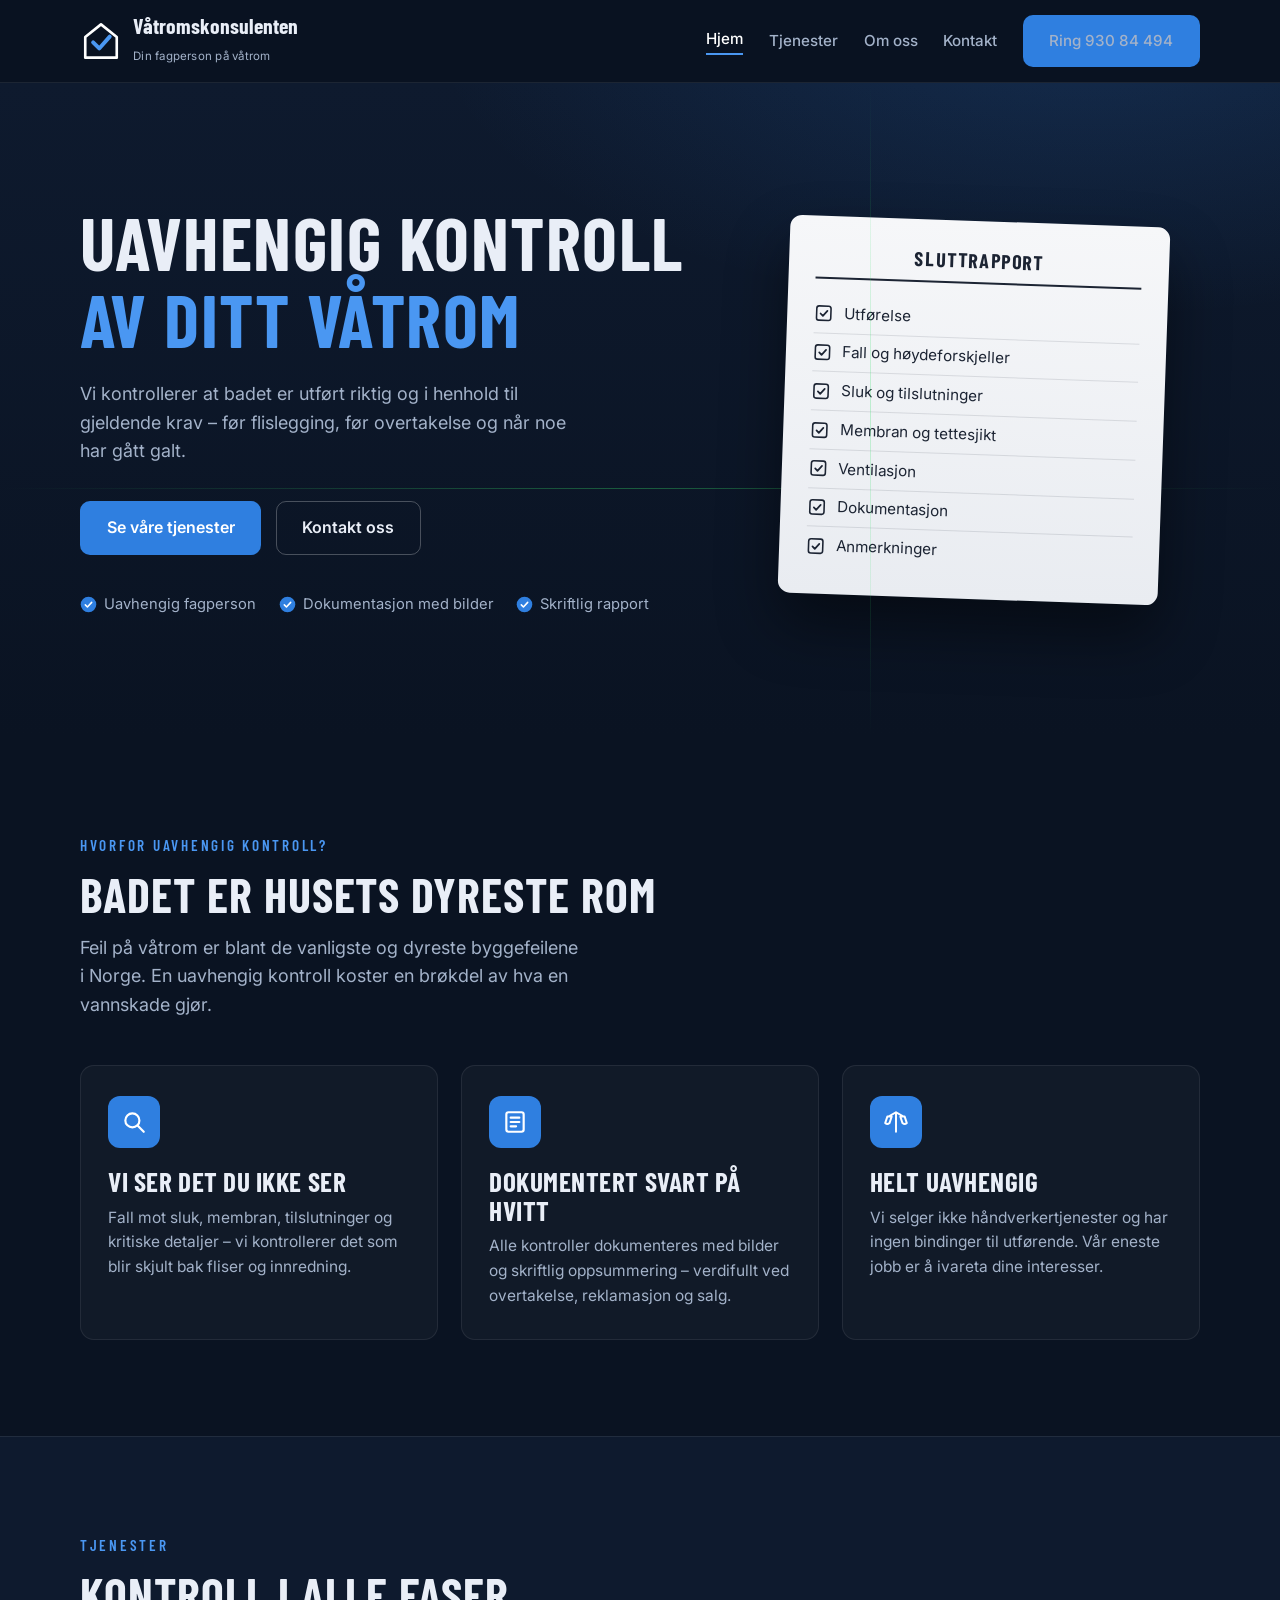
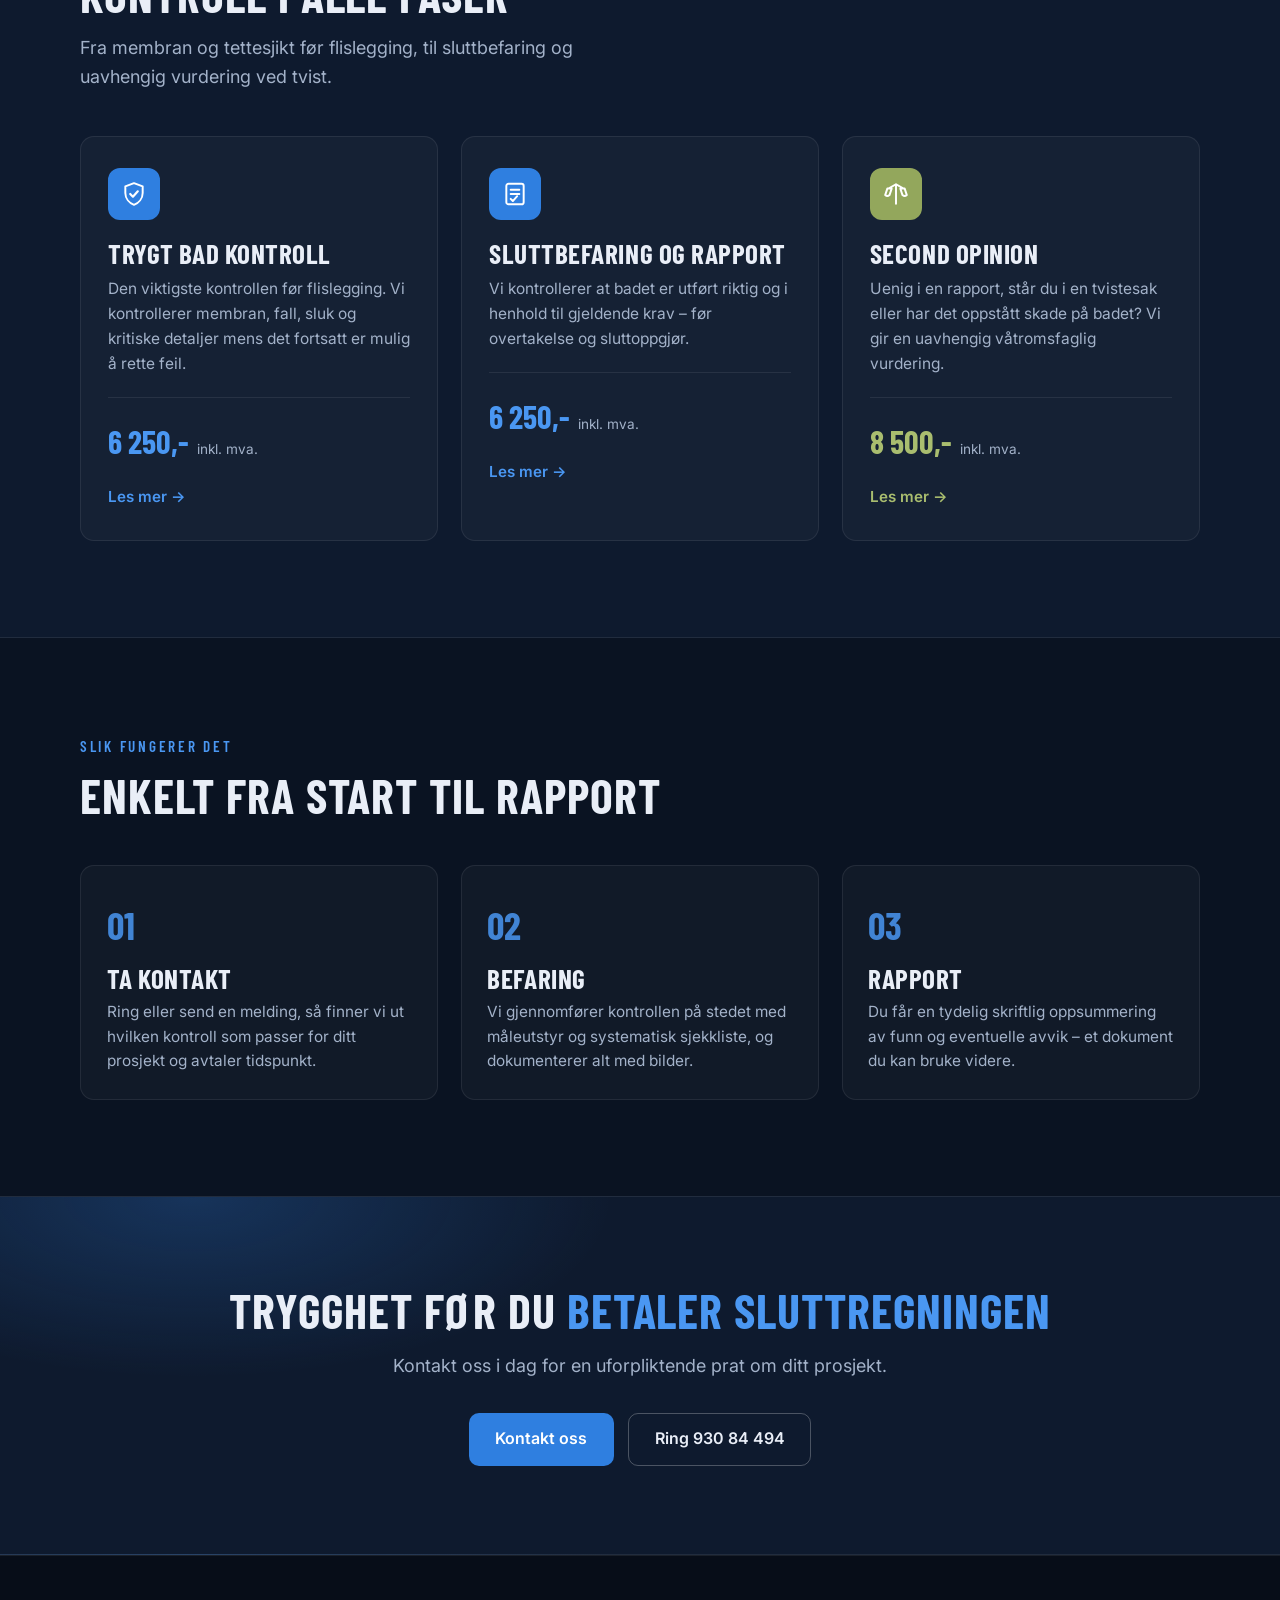
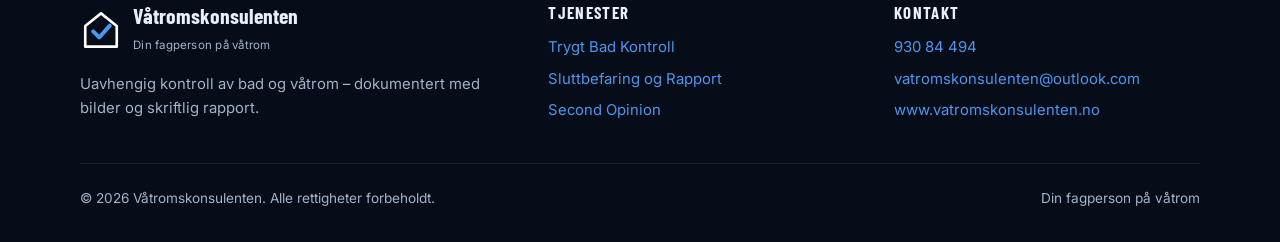
==== index.html @ 176c602d "Legg til nettside for Våtromskonsulenten Statisk nettside med fire sider i mørk stil basert på trykk" ====
<!DOCTYPE html>
<html lang="no">
<head>
  <meta charset="UTF-8">
  <meta name="viewport" content="width=device-width, initial-scale=1.0">
  <title>Våtromskonsulenten – Din fagperson på våtrom</title>
  <meta name="description" content="Uavhengig kontroll av bad og våtrom. Trygt Bad Kontroll før flislegging, sluttbefaring med rapport, og second opinion ved tvist eller skade.">
  <link rel="preconnect" href="https://fonts.googleapis.com">
  <link rel="preconnect" href="https://fonts.gstatic.com" crossorigin>
  <link href="https://fonts.googleapis.com/css2?family=Barlow+Condensed:wght@600;700&family=Inter:wght@400;500;600&display=swap" rel="stylesheet">
  <link rel="stylesheet" href="css/style.css">
</head>
<body>

<header class="site-header">
  <div class="container">
    <a href="index.html" class="brand">
      <svg class="brand-logo" viewBox="0 0 48 48" fill="none" aria-hidden="true">
        <path d="M24 5 6 19.5V43h36V19.5L24 5z" stroke="#fff" stroke-width="3" stroke-linejoin="round"/>
        <path d="M15 25.5l7 7L34 19" stroke="#4a97f2" stroke-width="4.5" stroke-linecap="round" stroke-linejoin="round"/>
      </svg>
      <span>
        <span class="brand-name">Våtromskonsulenten</span><br>
        <span class="brand-tag">Din fagperson på våtrom</span>
      </span>
    </a>
    <button class="nav-toggle" aria-label="Meny" aria-expanded="false">☰</button>
    <nav class="site-nav">
      <a href="index.html" aria-current="page">Hjem</a>
      <a href="tjenester.html">Tjenester</a>
      <a href="om-oss.html">Om oss</a>
      <a href="kontakt.html">Kontakt</a>
      <a href="tel:+4793084494" class="btn btn-primary">Ring 930 84 494</a>
    </nav>
  </div>
</header>

<main>

  <!-- Hero -->
  <section class="hero">
    <div class="container hero-grid">
      <div>
        <h1>Uavhengig kontroll<br><span class="accent-blue">av ditt våtrom</span></h1>
        <p class="lead">Vi kontrollerer at badet er utført riktig og i henhold til gjeldende krav – før flislegging, før overtakelse og når noe har gått galt.</p>
        <div class="hero-cta">
          <a href="tjenester.html" class="btn btn-primary">Se våre tjenester</a>
          <a href="kontakt.html" class="btn btn-outline">Kontakt oss</a>
        </div>
        <div class="hero-points">
          <span>
            <svg viewBox="0 0 24 24" fill="none" aria-hidden="true"><circle cx="12" cy="12" r="11" fill="#2f7fe0"/><path d="M7.5 12.5l3 3 6-6.5" stroke="#fff" stroke-width="2.2" stroke-linecap="round" stroke-linejoin="round"/></svg>
            Uavhengig fagperson
          </span>
          <span>
            <svg viewBox="0 0 24 24" fill="none" aria-hidden="true"><circle cx="12" cy="12" r="11" fill="#2f7fe0"/><path d="M7.5 12.5l3 3 6-6.5" stroke="#fff" stroke-width="2.2" stroke-linecap="round" stroke-linejoin="round"/></svg>
            Dokumentasjon med bilder
          </span>
          <span>
            <svg viewBox="0 0 24 24" fill="none" aria-hidden="true"><circle cx="12" cy="12" r="11" fill="#2f7fe0"/><path d="M7.5 12.5l3 3 6-6.5" stroke="#fff" stroke-width="2.2" stroke-linecap="round" stroke-linejoin="round"/></svg>
            Skriftlig rapport
          </span>
        </div>
      </div>
      <div>
        <div class="clipboard-card" aria-hidden="true">
          <h3>Sluttrapport</h3>
          <ul>
            <li><svg viewBox="0 0 24 24" fill="none"><rect x="3" y="3" width="18" height="18" rx="3" stroke="#1c2433" stroke-width="2"/><path d="M8 12.5l3 3 5.5-6.5" stroke="#1c2433" stroke-width="2.2" stroke-linecap="round" stroke-linejoin="round"/></svg> Utførelse</li>
            <li><svg viewBox="0 0 24 24" fill="none"><rect x="3" y="3" width="18" height="18" rx="3" stroke="#1c2433" stroke-width="2"/><path d="M8 12.5l3 3 5.5-6.5" stroke="#1c2433" stroke-width="2.2" stroke-linecap="round" stroke-linejoin="round"/></svg> Fall og høydeforskjeller</li>
            <li><svg viewBox="0 0 24 24" fill="none"><rect x="3" y="3" width="18" height="18" rx="3" stroke="#1c2433" stroke-width="2"/><path d="M8 12.5l3 3 5.5-6.5" stroke="#1c2433" stroke-width="2.2" stroke-linecap="round" stroke-linejoin="round"/></svg> Sluk og tilslutninger</li>
            <li><svg viewBox="0 0 24 24" fill="none"><rect x="3" y="3" width="18" height="18" rx="3" stroke="#1c2433" stroke-width="2"/><path d="M8 12.5l3 3 5.5-6.5" stroke="#1c2433" stroke-width="2.2" stroke-linecap="round" stroke-linejoin="round"/></svg> Membran og tettesjikt</li>
            <li><svg viewBox="0 0 24 24" fill="none"><rect x="3" y="3" width="18" height="18" rx="3" stroke="#1c2433" stroke-width="2"/><path d="M8 12.5l3 3 5.5-6.5" stroke="#1c2433" stroke-width="2.2" stroke-linecap="round" stroke-linejoin="round"/></svg> Ventilasjon</li>
            <li><svg viewBox="0 0 24 24" fill="none"><rect x="3" y="3" width="18" height="18" rx="3" stroke="#1c2433" stroke-width="2"/><path d="M8 12.5l3 3 5.5-6.5" stroke="#1c2433" stroke-width="2.2" stroke-linecap="round" stroke-linejoin="round"/></svg> Dokumentasjon</li>
            <li><svg viewBox="0 0 24 24" fill="none"><rect x="3" y="3" width="18" height="18" rx="3" stroke="#1c2433" stroke-width="2"/><path d="M8 12.5l3 3 5.5-6.5" stroke="#1c2433" stroke-width="2.2" stroke-linecap="round" stroke-linejoin="round"/></svg> Anmerkninger</li>
          </ul>
        </div>
      </div>
    </div>
  </section>

  <!-- Hvorfor -->
  <section class="section">
    <div class="container">
      <div class="section-head">
        <p class="eyebrow">Hvorfor uavhengig kontroll?</p>
        <h2>Badet er husets dyreste rom</h2>
        <p class="lead">Feil på våtrom er blant de vanligste og dyreste byggefeilene i Norge. En uavhengig kontroll koster en brøkdel av hva en vannskade gjør.</p>
      </div>
      <div class="grid-3">
        <div class="card">
          <div class="icon-badge">
            <svg viewBox="0 0 24 24" fill="none" aria-hidden="true"><circle cx="10.5" cy="10.5" r="6.5" stroke="#fff" stroke-width="2"/><path d="M15.5 15.5 21 21" stroke="#fff" stroke-width="2" stroke-linecap="round"/></svg>
          </div>
          <h3>Vi ser det du ikke ser</h3>
          <p>Fall mot sluk, membran, tilslutninger og kritiske detaljer – vi kontrollerer det som blir skjult bak fliser og innredning.</p>
        </div>
        <div class="card">
          <div class="icon-badge">
            <svg viewBox="0 0 24 24" fill="none" aria-hidden="true"><rect x="4" y="3" width="16" height="18" rx="2" stroke="#fff" stroke-width="2"/><path d="M8 8h8M8 12h8M8 16h5" stroke="#fff" stroke-width="2" stroke-linecap="round"/></svg>
          </div>
          <h3>Dokumentert svart på hvitt</h3>
          <p>Alle kontroller dokumenteres med bilder og skriftlig oppsummering – verdifullt ved overtakelse, reklamasjon og salg.</p>
        </div>
        <div class="card">
          <div class="icon-badge">
            <svg viewBox="0 0 24 24" fill="none" aria-hidden="true"><path d="M12 3v18M5 7l7-4 7 4M4 7h4l-2 6a3 3 0 0 1-4 0l2-6zm12 0h4l2 6a3 3 0 0 1-4 0l-2-6z" stroke="#fff" stroke-width="1.8" stroke-linecap="round" stroke-linejoin="round"/></svg>
          </div>
          <h3>Helt uavhengig</h3>
          <p>Vi selger ikke håndverkertjenester og har ingen bindinger til utførende. Vår eneste jobb er å ivareta dine interesser.</p>
        </div>
      </div>
    </div>
  </section>

  <!-- Tjenester teaser -->
  <section class="section section-alt">
    <div class="container">
      <div class="section-head">
        <p class="eyebrow">Tjenester</p>
        <h2>Kontroll i alle faser</h2>
        <p class="lead">Fra membran og tettesjikt før flislegging, til sluttbefaring og uavhengig vurdering ved tvist.</p>
      </div>
      <div class="grid-3">
        <div class="card">
          <div class="icon-badge">
            <svg viewBox="0 0 24 24" fill="none" aria-hidden="true"><path d="M12 2l8 3v6c0 5-3.5 9.2-8 11-4.5-1.8-8-6-8-11V5l8-3z" stroke="#fff" stroke-width="1.8" stroke-linejoin="round"/><path d="M8.5 12l2.5 2.5 4.5-5" stroke="#fff" stroke-width="2" stroke-linecap="round" stroke-linejoin="round"/></svg>
          </div>
          <h3>Trygt Bad Kontroll</h3>
          <p>Den viktigste kontrollen før flislegging. Vi kontrollerer membran, fall, sluk og kritiske detaljer mens det fortsatt er mulig å rette feil.</p>
          <div class="price-row"><span class="price">6 250,-</span><span class="price-note">inkl. mva.</span></div>
          <a href="tjenester.html#trygt-bad" class="card-link">Les mer →</a>
        </div>
        <div class="card">
          <div class="icon-badge">
            <svg viewBox="0 0 24 24" fill="none" aria-hidden="true"><rect x="4" y="2.5" width="16" height="19" rx="2" stroke="#fff" stroke-width="1.8"/><path d="M8 8h8M8 12h8" stroke="#fff" stroke-width="1.8" stroke-linecap="round"/><path d="M8 16.5l2 2 4-4.5" stroke="#fff" stroke-width="1.8" stroke-linecap="round" stroke-linejoin="round"/></svg>
          </div>
          <h3>Sluttbefaring og Rapport</h3>
          <p>Vi kontrollerer at badet er utført riktig og i henhold til gjeldende krav – før overtakelse og sluttoppgjør.</p>
          <div class="price-row"><span class="price">6 250,-</span><span class="price-note">inkl. mva.</span></div>
          <a href="tjenester.html#sluttbefaring" class="card-link">Les mer →</a>
        </div>
        <div class="card green-hover">
          <div class="icon-badge green">
            <svg viewBox="0 0 24 24" fill="none" aria-hidden="true"><path d="M12 3v18M5 7l7-4 7 4M4 7h4l-2 6a3 3 0 0 1-4 0l2-6zm12 0h4l2 6a3 3 0 0 1-4 0l-2-6z" stroke="#fff" stroke-width="1.8" stroke-linecap="round" stroke-linejoin="round"/></svg>
          </div>
          <h3>Second Opinion</h3>
          <p>Uenig i en rapport, står du i en tvistesak eller har det oppstått skade på badet? Vi gir en uavhengig våtromsfaglig vurdering.</p>
          <div class="price-row"><span class="price green">8 500,-</span><span class="price-note">inkl. mva.</span></div>
          <a href="tjenester.html#second-opinion" class="card-link accent-green">Les mer →</a>
        </div>
      </div>
    </div>
  </section>

  <!-- Prosess -->
  <section class="section">
    <div class="container">
      <div class="section-head">
        <p class="eyebrow">Slik fungerer det</p>
        <h2>Enkelt fra start til rapport</h2>
      </div>
      <div class="steps">
        <div class="step">
          <h3>Ta kontakt</h3>
          <p>Ring eller send en melding, så finner vi ut hvilken kontroll som passer for ditt prosjekt og avtaler tidspunkt.</p>
        </div>
        <div class="step">
          <h3>Befaring</h3>
          <p>Vi gjennomfører kontrollen på stedet med måleutstyr og systematisk sjekkliste, og dokumenterer alt med bilder.</p>
        </div>
        <div class="step">
          <h3>Rapport</h3>
          <p>Du får en tydelig skriftlig oppsummering av funn og eventuelle avvik – et dokument du kan bruke videre.</p>
        </div>
      </div>
    </div>
  </section>

  <!-- CTA -->
  <section class="cta-band">
    <div class="container">
      <h2>Trygghet før du <span class="accent-blue">betaler sluttregningen</span></h2>
      <p class="lead" style="max-width: 52ch;">Kontakt oss i dag for en uforpliktende prat om ditt prosjekt.</p>
      <div style="display: flex; gap: 0.9rem; justify-content: center; flex-wrap: wrap;">
        <a href="kontakt.html" class="btn btn-primary">Kontakt oss</a>
        <a href="tel:+4793084494" class="btn btn-outline">Ring 930 84 494</a>
      </div>
    </div>
  </section>

</main>

<footer class="site-footer">
  <div class="container">
    <div class="footer-grid">
      <div>
        <a href="index.html" class="brand" style="margin-bottom: 1rem;">
          <svg class="brand-logo" viewBox="0 0 48 48" fill="none" aria-hidden="true">
            <path d="M24 5 6 19.5V43h36V19.5L24 5z" stroke="#fff" stroke-width="3" stroke-linejoin="round"/>
            <path d="M15 25.5l7 7L34 19" stroke="#4a97f2" stroke-width="4.5" stroke-linecap="round" stroke-linejoin="round"/>
          </svg>
          <span>
            <span class="brand-name">Våtromskonsulenten</span><br>
            <span class="brand-tag">Din fagperson på våtrom</span>
          </span>
        </a>
        <p>Uavhengig kontroll av bad og våtrom – dokumentert med bilder og skriftlig rapport.</p>
      </div>
      <div>
        <h3>Tjenester</h3>
        <ul>
          <li><a href="tjenester.html#trygt-bad">Trygt Bad Kontroll</a></li>
          <li><a href="tjenester.html#sluttbefaring">Sluttbefaring og Rapport</a></li>
          <li><a href="tjenester.html#second-opinion">Second Opinion</a></li>
        </ul>
      </div>
      <div>
        <h3>Kontakt</h3>
        <ul>
          <li><a href="tel:+4793084494">930 84 494</a></li>
          <li><a href="mailto:vatromskonsulenten@outlook.com">vatromskonsulenten@outlook.com</a></li>
          <li><a href="https://www.vatromskonsulenten.no">www.vatromskonsulenten.no</a></li>
        </ul>
      </div>
    </div>
    <div class="footer-bottom">
      <span>© 2026 Våtromskonsulenten. Alle rettigheter forbeholdt.</span>
      <span>Din fagperson på våtrom</span>
    </div>
  </div>
</footer>

<script src="js/main.js"></script>
</body>
</html>
---- css/style.css ----
/* ==========================================================================
   Våtromskonsulenten — hovedstilark
   Fargepalett og uttrykk hentet fra trykksakene:
   mørk marineblå, blå aksent, olivengrønn aksent (Second Opinion),
   hvite kondenserte titler og grønne "laserlinjer".
   ========================================================================== */

:root {
  --navy-950: #070d18;
  --navy-900: #0a1322;
  --navy-800: #0e1a2e;
  --navy-700: #14233c;
  --navy-600: #1b2f4e;
  --blue: #2f7fe0;
  --blue-bright: #4a97f2;
  --blue-soft: #7db4f5;
  --green: #93a75c;
  --green-bright: #a9bd6f;
  --laser: #35e06a;
  --text: #e9eef7;
  --muted: #a3b2c9;
  --line: rgba(255, 255, 255, 0.08);
  --card: rgba(255, 255, 255, 0.03);
  --radius: 14px;
  --font-head: "Barlow Condensed", "Arial Narrow", sans-serif;
  --font-body: "Inter", "Segoe UI", Helvetica, Arial, sans-serif;
}

* { margin: 0; padding: 0; box-sizing: border-box; }

html { scroll-behavior: smooth; }

body {
  font-family: var(--font-body);
  background: var(--navy-900);
  color: var(--text);
  line-height: 1.6;
  -webkit-font-smoothing: antialiased;
}

img, svg { display: block; max-width: 100%; }

a { color: var(--blue-bright); text-decoration: none; }
a:hover { color: var(--blue-soft); }

.container {
  width: min(1120px, 100% - 2.5rem);
  margin-inline: auto;
}

/* ---------- Typografi ---------- */

h1, h2, h3, .display {
  font-family: var(--font-head);
  font-weight: 700;
  text-transform: uppercase;
  letter-spacing: 0.02em;
  line-height: 1.05;
}

h1 { font-size: clamp(2.6rem, 6.5vw, 4.6rem); }
h2 { font-size: clamp(2rem, 4.5vw, 3rem); }
h3 { font-size: clamp(1.35rem, 2.5vw, 1.7rem); }

.accent-blue { color: var(--blue-bright); }
.accent-green { color: var(--green-bright); }

.lead {
  font-size: 1.125rem;
  color: var(--muted);
  max-width: 46ch;
}

.eyebrow {
  font-family: var(--font-head);
  text-transform: uppercase;
  letter-spacing: 0.18em;
  font-size: 0.95rem;
  font-weight: 600;
  color: var(--blue-bright);
  margin-bottom: 0.75rem;
}

.eyebrow.green { color: var(--green-bright); }

/* ---------- Header / navigasjon ---------- */

.site-header {
  position: sticky;
  top: 0;
  z-index: 50;
  background: rgba(10, 19, 34, 0.92);
  backdrop-filter: blur(10px);
  border-bottom: 1px solid var(--line);
}

.site-header .container {
  display: flex;
  align-items: center;
  justify-content: space-between;
  gap: 1.5rem;
  padding-block: 0.9rem;
}

.brand {
  display: flex;
  align-items: center;
  gap: 0.7rem;
  color: var(--text);
}
.brand:hover { color: var(--text); }

.brand-logo { width: 42px; height: 42px; flex-shrink: 0; }

.brand-name {
  font-family: var(--font-head);
  font-size: 1.35rem;
  font-weight: 700;
  line-height: 1.1;
}

.brand-tag {
  font-size: 0.72rem;
  color: var(--muted);
  letter-spacing: 0.02em;
}

.site-nav {
  display: flex;
  align-items: center;
  gap: 1.6rem;
}

.site-nav a {
  color: var(--muted);
  font-size: 0.95rem;
  font-weight: 500;
  transition: color 0.15s ease;
}

.site-nav a:hover,
.site-nav a[aria-current="page"] { color: #fff; }

.site-nav a[aria-current="page"] {
  border-bottom: 2px solid var(--blue-bright);
  padding-bottom: 2px;
}

.nav-toggle {
  display: none;
  background: none;
  border: 1px solid var(--line);
  border-radius: 8px;
  padding: 0.45rem 0.6rem;
  color: var(--text);
  font-size: 1.15rem;
  cursor: pointer;
}

@media (max-width: 760px) {
  .nav-toggle { display: block; }
  .site-nav {
    position: absolute;
    top: 100%;
    left: 0;
    right: 0;
    flex-direction: column;
    align-items: flex-start;
    gap: 0;
    background: var(--navy-800);
    border-bottom: 1px solid var(--line);
    display: none;
  }
  .site-nav.open { display: flex; }
  .site-nav a {
    width: 100%;
    padding: 0.9rem 1.25rem;
    border-bottom: 1px solid var(--line);
  }
  .site-nav a[aria-current="page"] { border-bottom: 1px solid var(--line); color: var(--blue-bright); }
  .site-nav .btn { margin: 0.9rem 1.25rem; width: auto; }
}

/* ---------- Knapper ---------- */

.btn {
  display: inline-flex;
  align-items: center;
  gap: 0.5rem;
  padding: 0.8rem 1.6rem;
  border-radius: 10px;
  font-weight: 600;
  font-size: 1rem;
  border: 1px solid transparent;
  cursor: pointer;
  transition: transform 0.12s ease, background 0.15s ease, border-color 0.15s ease;
}

.btn:hover { transform: translateY(-1px); }

.btn-primary {
  background: var(--blue);
  color: #fff;
}
.btn-primary:hover { background: var(--blue-bright); color: #fff; }

.btn-outline {
  border-color: rgba(255, 255, 255, 0.25);
  color: var(--text);
  background: transparent;
}
.btn-outline:hover { border-color: var(--blue-bright); color: #fff; }

.btn-green {
  background: var(--green);
  color: #0d1424;
}
.btn-green:hover { background: var(--green-bright); color: #0d1424; }

/* ---------- Hero ---------- */

.hero {
  position: relative;
  overflow: hidden;
  padding-block: clamp(4rem, 10vw, 7.5rem);
  background:
    radial-gradient(1100px 500px at 85% -10%, rgba(47, 127, 224, 0.18), transparent 60%),
    linear-gradient(180deg, var(--navy-800), var(--navy-900));
}

/* grønne "laserlinjer" som på bildene */
.hero::before,
.hero::after {
  content: "";
  position: absolute;
  background: linear-gradient(90deg, transparent, rgba(53, 224, 106, 0.35), transparent);
  pointer-events: none;
}
.hero::before {
  top: 62%;
  left: 0;
  right: 0;
  height: 1px;
}
.hero::after {
  top: 0;
  bottom: 0;
  left: 68%;
  width: 1px;
  background: linear-gradient(180deg, transparent, rgba(53, 224, 106, 0.28), transparent);
}

.hero-grid {
  display: grid;
  grid-template-columns: 1.15fr 0.85fr;
  gap: 3.5rem;
  align-items: center;
}

@media (max-width: 860px) {
  .hero-grid { grid-template-columns: 1fr; }
}

.hero .lead { margin-top: 1.4rem; }

.hero-cta {
  display: flex;
  flex-wrap: wrap;
  gap: 0.9rem;
  margin-top: 2.2rem;
}

.hero-points {
  display: flex;
  flex-wrap: wrap;
  gap: 1.4rem;
  margin-top: 2.4rem;
  color: var(--muted);
  font-size: 0.92rem;
}

.hero-points span {
  display: inline-flex;
  align-items: center;
  gap: 0.45rem;
}

.hero-points svg { width: 17px; height: 17px; flex-shrink: 0; }

/* Sjekkliste-kort i hero (referanse til "SLUTTRAPPORT"-blokka) */
.clipboard-card {
  background: linear-gradient(180deg, #f6f7f9, #e9ecf1);
  color: #1c2433;
  border-radius: 12px;
  padding: 1.8rem 1.7rem;
  box-shadow: 0 30px 60px rgba(0, 0, 0, 0.45);
  transform: rotate(2deg);
  max-width: 380px;
  margin-inline: auto;
}

.clipboard-card h3 {
  font-size: 1.25rem;
  text-align: center;
  letter-spacing: 0.08em;
  border-bottom: 2px solid #1c2433;
  padding-bottom: 0.7rem;
  margin-bottom: 1rem;
}

.clipboard-card ul { list-style: none; }

.clipboard-card li {
  display: flex;
  align-items: center;
  gap: 0.65rem;
  padding-block: 0.42rem;
  font-size: 0.95rem;
  border-bottom: 1px solid rgba(28, 36, 51, 0.12);
}

.clipboard-card li:last-child { border-bottom: none; }

.clipboard-card svg { width: 19px; height: 19px; flex-shrink: 0; }

/* ---------- Seksjoner ---------- */

.section { padding-block: clamp(3.5rem, 8vw, 6rem); }

.section-alt { background: var(--navy-800); border-block: 1px solid var(--line); }

.section-head {
  max-width: 640px;
  margin-bottom: 2.8rem;
}

.section-head .lead { margin-top: 0.9rem; }

/* ---------- Kort / grids ---------- */

.grid-3 {
  display: grid;
  grid-template-columns: repeat(3, 1fr);
  gap: 1.4rem;
}

@media (max-width: 900px) { .grid-3 { grid-template-columns: 1fr; } }

.card {
  background: var(--card);
  border: 1px solid var(--line);
  border-radius: var(--radius);
  padding: 1.9rem 1.7rem;
  transition: border-color 0.15s ease, transform 0.15s ease;
}

.card:hover { border-color: rgba(74, 151, 242, 0.45); transform: translateY(-3px); }

.card.green-hover:hover { border-color: rgba(169, 189, 111, 0.5); }

.icon-badge {
  width: 52px;
  height: 52px;
  border-radius: 12px;
  display: grid;
  place-items: center;
  background: var(--blue);
  margin-bottom: 1.2rem;
}

.icon-badge svg { width: 26px; height: 26px; }

.icon-badge.green { background: var(--green); }

.card h3 { margin-bottom: 0.6rem; }

.card p { color: var(--muted); font-size: 0.97rem; }

.card .price-row {
  display: flex;
  align-items: baseline;
  gap: 0.5rem;
  margin-top: 1.3rem;
  padding-top: 1.1rem;
  border-top: 1px solid var(--line);
}

.price {
  font-family: var(--font-head);
  font-size: 2rem;
  font-weight: 700;
  color: var(--blue-bright);
}

.price.green { color: var(--green-bright); }

.price-note { color: var(--muted); font-size: 0.85rem; }

.card-link {
  display: inline-flex;
  align-items: center;
  gap: 0.4rem;
  margin-top: 1.1rem;
  font-weight: 600;
  font-size: 0.95rem;
}

/* ---------- Sjekklister ---------- */

.checklist { list-style: none; display: grid; gap: 0.7rem; }

.checklist li {
  display: flex;
  align-items: flex-start;
  gap: 0.75rem;
  color: var(--text);
}

.checklist li span { color: var(--muted); }
.checklist li strong { color: var(--text); font-weight: 600; }

.checklist svg { width: 22px; height: 22px; flex-shrink: 0; margin-top: 2px; }

/* ---------- Tjenestedetaljer ---------- */

.service-detail {
  display: grid;
  grid-template-columns: 1fr 1fr;
  gap: 3rem;
  align-items: start;
  padding-block: clamp(3rem, 7vw, 5rem);
  border-bottom: 1px solid var(--line);
}

.service-detail:last-of-type { border-bottom: none; }

@media (max-width: 860px) { .service-detail { grid-template-columns: 1fr; gap: 1.8rem; } }

.service-detail .lead { margin-block: 1rem 1.6rem; max-width: none; }

.price-card {
  background: var(--card);
  border: 1px solid var(--line);
  border-radius: var(--radius);
  padding: 1.7rem 1.6rem;
  display: flex;
  align-items: center;
  gap: 1.2rem;
  margin-top: 1.8rem;
  max-width: 340px;
}

.price-card svg { width: 46px; height: 46px; flex-shrink: 0; }

.price-card .price { font-size: 2.3rem; line-height: 1; }

/* ---------- Prosess ---------- */

.steps {
  display: grid;
  grid-template-columns: repeat(3, 1fr);
  gap: 1.4rem;
  counter-reset: step;
}

@media (max-width: 860px) { .steps { grid-template-columns: 1fr; } }

.step {
  position: relative;
  padding: 1.8rem 1.6rem 1.6rem;
  background: var(--card);
  border: 1px solid var(--line);
  border-radius: var(--radius);
}

.step::before {
  counter-increment: step;
  content: counter(step, decimal-leading-zero);
  font-family: var(--font-head);
  font-size: 2.4rem;
  font-weight: 700;
  color: var(--blue-bright);
  opacity: 0.85;
  display: block;
  margin-bottom: 0.5rem;
}

.step h3 { margin-bottom: 0.45rem; }
.step p { color: var(--muted); font-size: 0.96rem; }

/* ---------- CTA-bånd ---------- */

.cta-band {
  background:
    radial-gradient(700px 300px at 15% 0%, rgba(47, 127, 224, 0.25), transparent 60%),
    var(--navy-800);
  border-block: 1px solid var(--line);
  text-align: center;
  padding-block: clamp(3.5rem, 8vw, 5.5rem);
}

.cta-band .lead { margin: 1rem auto 2rem; }

/* ---------- Kontakt ---------- */

.contact-grid {
  display: grid;
  grid-template-columns: 0.9fr 1.1fr;
  gap: 3rem;
  align-items: start;
}

@media (max-width: 860px) { .contact-grid { grid-template-columns: 1fr; } }

.contact-list { display: grid; gap: 1rem; margin-top: 1.8rem; }

.contact-item {
  display: flex;
  align-items: center;
  gap: 1rem;
  background: var(--card);
  border: 1px solid var(--line);
  border-radius: var(--radius);
  padding: 1.1rem 1.3rem;
  color: var(--text);
  transition: border-color 0.15s ease;
}

.contact-item:hover { border-color: rgba(74, 151, 242, 0.45); color: var(--text); }

.contact-item .icon-badge { width: 44px; height: 44px; margin: 0; border-radius: 50%; }
.contact-item .icon-badge svg { width: 20px; height: 20px; }

.contact-item small { display: block; color: var(--muted); font-size: 0.8rem; }
.contact-item strong { font-size: 1.02rem; }

/* ---------- Skjema ---------- */

.form-card {
  background: var(--card);
  border: 1px solid var(--line);
  border-radius: var(--radius);
  padding: 2rem 1.8rem;
}

.form-grid { display: grid; gap: 1.1rem; }

.form-row {
  display: grid;
  grid-template-columns: 1fr 1fr;
  gap: 1.1rem;
}

@media (max-width: 640px) { .form-row { grid-template-columns: 1fr; } }

.field label {
  display: block;
  font-size: 0.88rem;
  font-weight: 600;
  margin-bottom: 0.4rem;
}

.field input,
.field select,
.field textarea {
  width: 100%;
  background: var(--navy-900);
  border: 1px solid var(--line);
  border-radius: 10px;
  color: var(--text);
  font-family: inherit;
  font-size: 0.97rem;
  padding: 0.75rem 0.9rem;
  transition: border-color 0.15s ease;
}

.field input:focus,
.field select:focus,
.field textarea:focus {
  outline: none;
  border-color: var(--blue-bright);
}

.field textarea { resize: vertical; min-height: 130px; }

.form-note {
  font-size: 0.85rem;
  color: var(--muted);
  margin-top: 1rem;
}

.form-status {
  display: none;
  margin-top: 1rem;
  padding: 0.9rem 1.1rem;
  border-radius: 10px;
  font-size: 0.93rem;
}

.form-status.ok { display: block; background: rgba(53, 224, 106, 0.12); border: 1px solid rgba(53, 224, 106, 0.4); }
.form-status.err { display: block; background: rgba(224, 80, 80, 0.12); border: 1px solid rgba(224, 80, 80, 0.4); }

/* ---------- Om oss ---------- */

.prose { max-width: 68ch; }

.prose p { color: var(--muted); margin-bottom: 1.1rem; }

.prose strong { color: var(--text); }

.placeholder-hint {
  background: rgba(74, 151, 242, 0.08);
  border: 1px dashed rgba(74, 151, 242, 0.5);
  border-radius: 10px;
  padding: 0.9rem 1.1rem;
  font-size: 0.88rem;
  color: var(--blue-soft);
  margin-bottom: 2rem;
}

/* ---------- Footer ---------- */

.site-footer {
  background: var(--navy-950);
  border-top: 1px solid var(--line);
  padding-block: 3rem 2rem;
}

.footer-grid {
  display: grid;
  grid-template-columns: 1.4fr 1fr 1fr;
  gap: 2.5rem;
  margin-bottom: 2.5rem;
}

@media (max-width: 760px) { .footer-grid { grid-template-columns: 1fr; gap: 1.8rem; } }

.site-footer p, .site-footer li { color: var(--muted); font-size: 0.93rem; }

.site-footer ul { list-style: none; display: grid; gap: 0.5rem; }

.site-footer h3 { font-size: 1.05rem; margin-bottom: 0.9rem; letter-spacing: 0.08em; }

.footer-bottom {
  border-top: 1px solid var(--line);
  padding-top: 1.5rem;
  display: flex;
  flex-wrap: wrap;
  justify-content: space-between;
  gap: 0.8rem;
  color: var(--muted);
  font-size: 0.85rem;
}
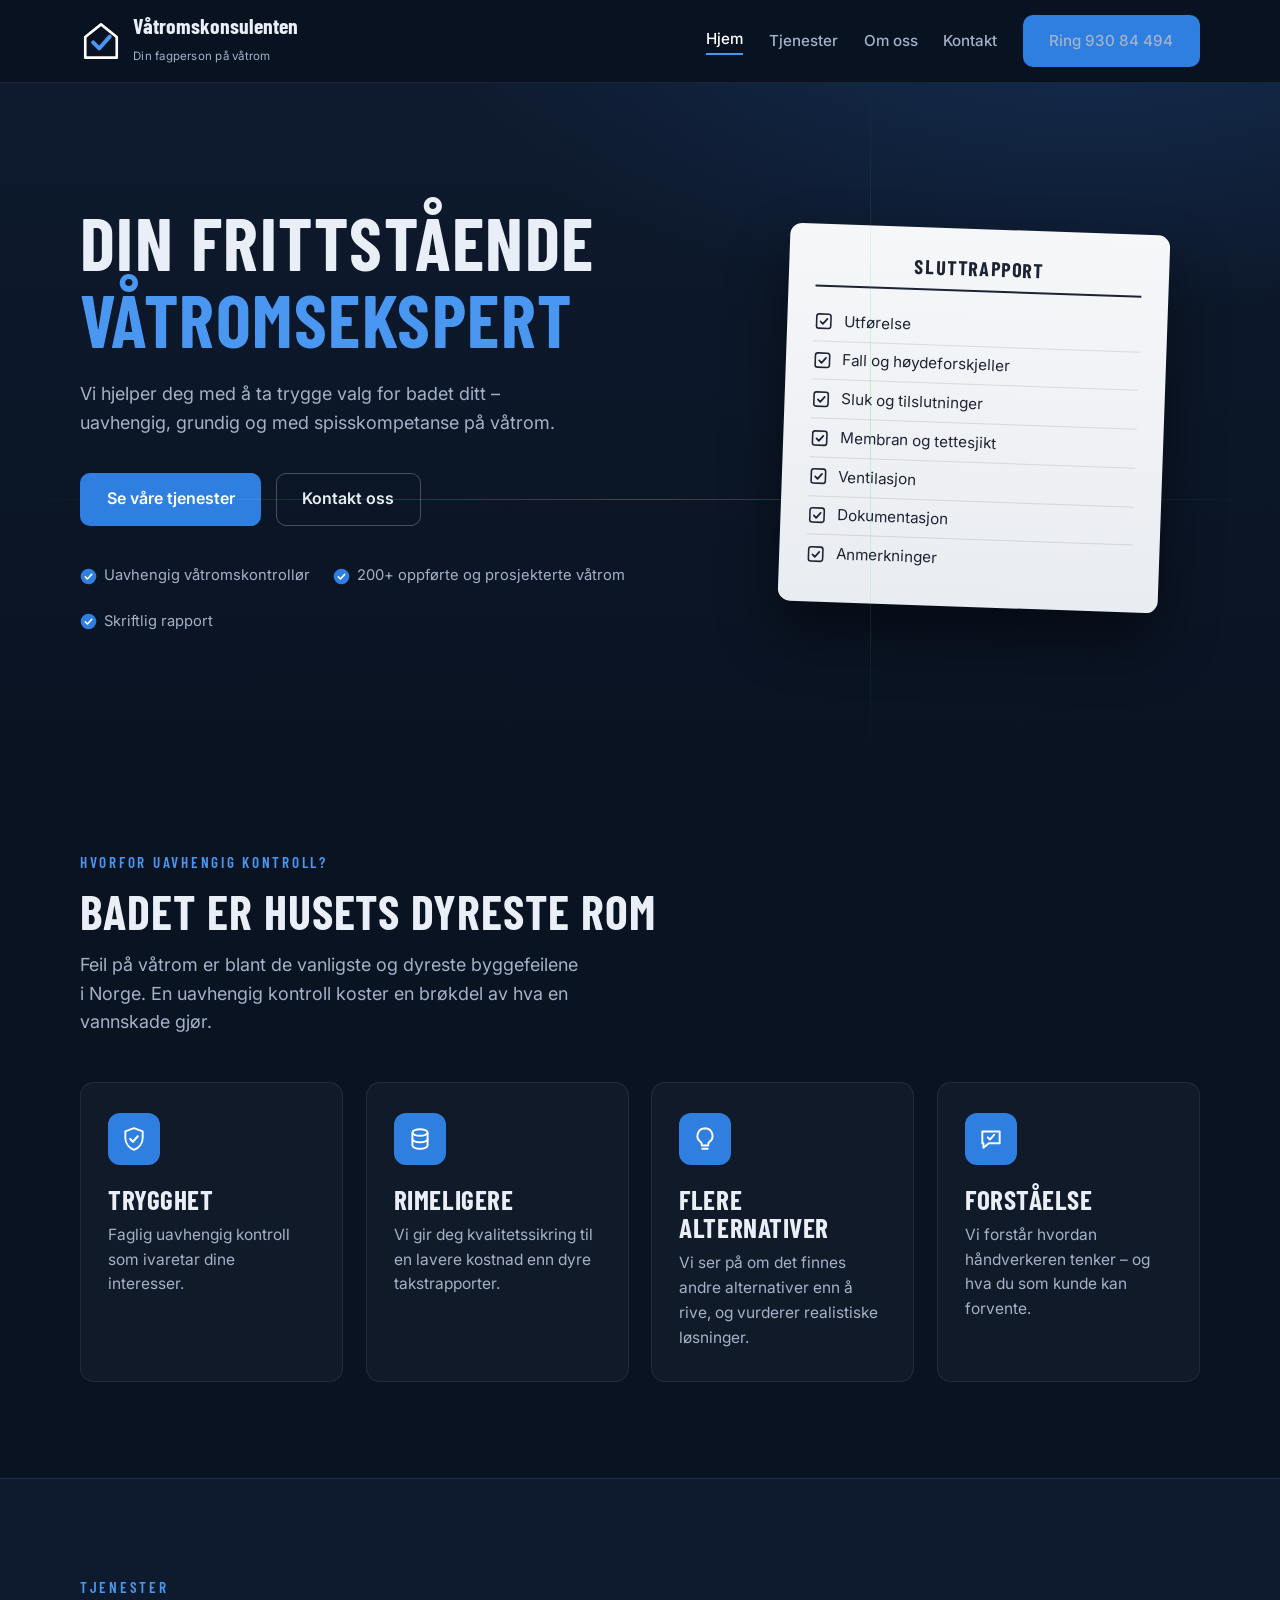
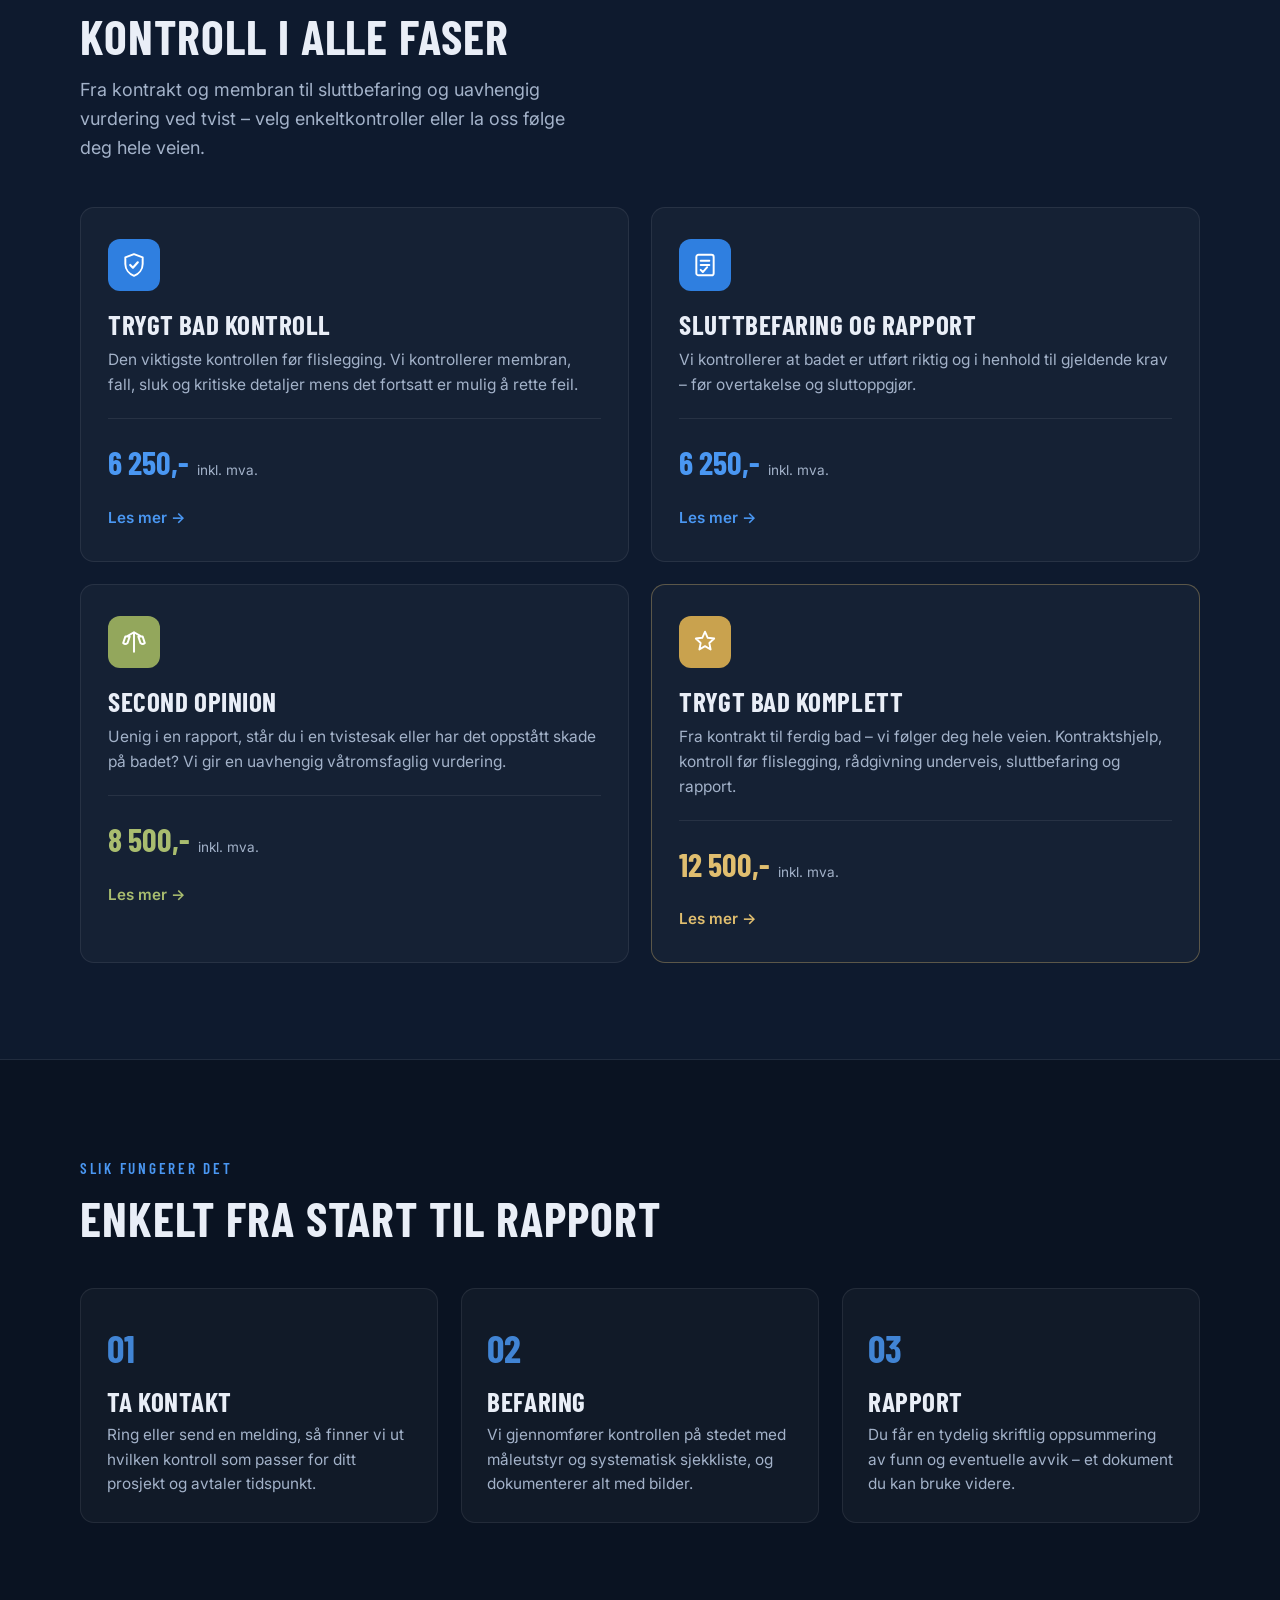
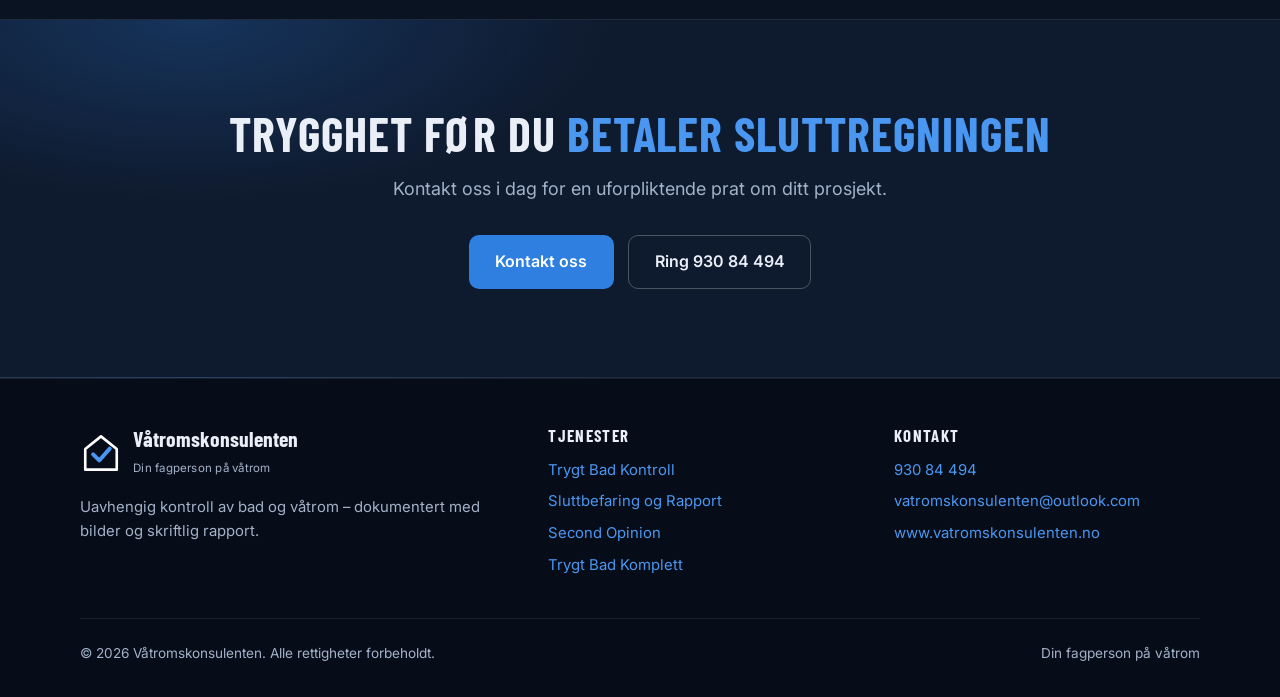
==== commit 3d5dbc39: "Utvid nettsiden med innhold fra nye flyere - Ny tjeneste: Trygt Bad Komplett (12 500,-) med gull-aks" ====
--- a/index.html
+++ b/index.html
@@ -3,6 +3,7 @@
 <head>
   <meta charset="UTF-8">
   <meta name="viewport" content="width=device-width, initial-scale=1.0">
+  <meta name="theme-color" content="#0a1322">
   <title>Våtromskonsulenten – Din fagperson på våtrom</title>
   <meta name="description" content="Uavhengig kontroll av bad og våtrom. Trygt Bad Kontroll før flislegging, sluttbefaring med rapport, og second opinion ved tvist eller skade.">
   <link rel="preconnect" href="https://fonts.googleapis.com">
@@ -41,8 +42,8 @@
   <section class="hero">
     <div class="container hero-grid">
       <div>
-        <h1>Uavhengig kontroll<br><span class="accent-blue">av ditt våtrom</span></h1>
-        <p class="lead">Vi kontrollerer at badet er utført riktig og i henhold til gjeldende krav – før flislegging, før overtakelse og når noe har gått galt.</p>
+        <h1>Din frittstående<br><span class="accent-blue">våtromsekspert</span></h1>
+        <p class="lead">Vi hjelper deg med å ta trygge valg for badet ditt – uavhengig, grundig og med spisskompetanse på våtrom.</p>
         <div class="hero-cta">
           <a href="tjenester.html" class="btn btn-primary">Se våre tjenester</a>
           <a href="kontakt.html" class="btn btn-outline">Kontakt oss</a>
@@ -50,11 +51,11 @@
         <div class="hero-points">
           <span>
             <svg viewBox="0 0 24 24" fill="none" aria-hidden="true"><circle cx="12" cy="12" r="11" fill="#2f7fe0"/><path d="M7.5 12.5l3 3 6-6.5" stroke="#fff" stroke-width="2.2" stroke-linecap="round" stroke-linejoin="round"/></svg>
-            Uavhengig fagperson
+            Uavhengig våtromskontrollør
           </span>
           <span>
             <svg viewBox="0 0 24 24" fill="none" aria-hidden="true"><circle cx="12" cy="12" r="11" fill="#2f7fe0"/><path d="M7.5 12.5l3 3 6-6.5" stroke="#fff" stroke-width="2.2" stroke-linecap="round" stroke-linejoin="round"/></svg>
-            Dokumentasjon med bilder
+            200+ oppførte og prosjekterte våtrom
           </span>
           <span>
             <svg viewBox="0 0 24 24" fill="none" aria-hidden="true"><circle cx="12" cy="12" r="11" fill="#2f7fe0"/><path d="M7.5 12.5l3 3 6-6.5" stroke="#fff" stroke-width="2.2" stroke-linecap="round" stroke-linejoin="round"/></svg>
@@ -87,27 +88,34 @@
         <h2>Badet er husets dyreste rom</h2>
         <p class="lead">Feil på våtrom er blant de vanligste og dyreste byggefeilene i Norge. En uavhengig kontroll koster en brøkdel av hva en vannskade gjør.</p>
       </div>
-      <div class="grid-3">
-        <div class="card">
-          <div class="icon-badge">
-            <svg viewBox="0 0 24 24" fill="none" aria-hidden="true"><circle cx="10.5" cy="10.5" r="6.5" stroke="#fff" stroke-width="2"/><path d="M15.5 15.5 21 21" stroke="#fff" stroke-width="2" stroke-linecap="round"/></svg>
-          </div>
-          <h3>Vi ser det du ikke ser</h3>
-          <p>Fall mot sluk, membran, tilslutninger og kritiske detaljer – vi kontrollerer det som blir skjult bak fliser og innredning.</p>
-        </div>
-        <div class="card">
-          <div class="icon-badge">
-            <svg viewBox="0 0 24 24" fill="none" aria-hidden="true"><rect x="4" y="3" width="16" height="18" rx="2" stroke="#fff" stroke-width="2"/><path d="M8 8h8M8 12h8M8 16h5" stroke="#fff" stroke-width="2" stroke-linecap="round"/></svg>
-          </div>
-          <h3>Dokumentert svart på hvitt</h3>
-          <p>Alle kontroller dokumenteres med bilder og skriftlig oppsummering – verdifullt ved overtakelse, reklamasjon og salg.</p>
-        </div>
-        <div class="card">
-          <div class="icon-badge">
-            <svg viewBox="0 0 24 24" fill="none" aria-hidden="true"><path d="M12 3v18M5 7l7-4 7 4M4 7h4l-2 6a3 3 0 0 1-4 0l2-6zm12 0h4l2 6a3 3 0 0 1-4 0l-2-6z" stroke="#fff" stroke-width="1.8" stroke-linecap="round" stroke-linejoin="round"/></svg>
-          </div>
-          <h3>Helt uavhengig</h3>
-          <p>Vi selger ikke håndverkertjenester og har ingen bindinger til utførende. Vår eneste jobb er å ivareta dine interesser.</p>
+      <div class="grid-4">
+        <div class="card">
+          <div class="icon-badge">
+            <svg viewBox="0 0 24 24" fill="none" aria-hidden="true"><path d="M12 2l8 3v6c0 5-3.5 9.2-8 11-4.5-1.8-8-6-8-11V5l8-3z" stroke="#fff" stroke-width="1.8" stroke-linejoin="round"/><path d="M8.5 12l2.5 2.5 4.5-5" stroke="#fff" stroke-width="2" stroke-linecap="round" stroke-linejoin="round"/></svg>
+          </div>
+          <h3>Trygghet</h3>
+          <p>Faglig uavhengig kontroll som ivaretar dine interesser.</p>
+        </div>
+        <div class="card">
+          <div class="icon-badge">
+            <svg viewBox="0 0 24 24" fill="none" aria-hidden="true"><ellipse cx="12" cy="6" rx="7" ry="3" stroke="#fff" stroke-width="1.8"/><path d="M5 6v6c0 1.7 3.1 3 7 3s7-1.3 7-3V6" stroke="#fff" stroke-width="1.8"/><path d="M5 12v6c0 1.7 3.1 3 7 3s7-1.3 7-3v-6" stroke="#fff" stroke-width="1.8"/></svg>
+          </div>
+          <h3>Rimeligere</h3>
+          <p>Vi gir deg kvalitetssikring til en lavere kostnad enn dyre takstrapporter.</p>
+        </div>
+        <div class="card">
+          <div class="icon-badge">
+            <svg viewBox="0 0 24 24" fill="none" aria-hidden="true"><path d="M12 2a7 7 0 0 0-4 12.7c.6.5 1 1.2 1 2V18h6v-1.3c0-.8.4-1.5 1-2A7 7 0 0 0 12 2z" stroke="#fff" stroke-width="1.8" stroke-linejoin="round"/><path d="M9.5 21h5" stroke="#fff" stroke-width="1.8" stroke-linecap="round"/></svg>
+          </div>
+          <h3>Flere alternativer</h3>
+          <p>Vi ser på om det finnes andre alternativer enn å rive, og vurderer realistiske løsninger.</p>
+        </div>
+        <div class="card">
+          <div class="icon-badge">
+            <svg viewBox="0 0 24 24" fill="none" aria-hidden="true"><path d="M4 5h16v11H10l-5 4v-4H4V5z" stroke="#fff" stroke-width="1.8" stroke-linejoin="round"/><path d="M9 10.5l2 2 4-4.5" stroke="#fff" stroke-width="1.8" stroke-linecap="round" stroke-linejoin="round"/></svg>
+          </div>
+          <h3>Forståelse</h3>
+          <p>Vi forstår hvordan håndverkeren tenker – og hva du som kunde kan forvente.</p>
         </div>
       </div>
     </div>
@@ -119,9 +127,9 @@
       <div class="section-head">
         <p class="eyebrow">Tjenester</p>
         <h2>Kontroll i alle faser</h2>
-        <p class="lead">Fra membran og tettesjikt før flislegging, til sluttbefaring og uavhengig vurdering ved tvist.</p>
-      </div>
-      <div class="grid-3">
+        <p class="lead">Fra kontrakt og membran til sluttbefaring og uavhengig vurdering ved tvist – velg enkeltkontroller eller la oss følge deg hele veien.</p>
+      </div>
+      <div class="grid-2">
         <div class="card">
           <div class="icon-badge">
             <svg viewBox="0 0 24 24" fill="none" aria-hidden="true"><path d="M12 2l8 3v6c0 5-3.5 9.2-8 11-4.5-1.8-8-6-8-11V5l8-3z" stroke="#fff" stroke-width="1.8" stroke-linejoin="round"/><path d="M8.5 12l2.5 2.5 4.5-5" stroke="#fff" stroke-width="2" stroke-linecap="round" stroke-linejoin="round"/></svg>
@@ -149,6 +157,15 @@
           <div class="price-row"><span class="price green">8 500,-</span><span class="price-note">inkl. mva.</span></div>
           <a href="tjenester.html#second-opinion" class="card-link accent-green">Les mer →</a>
         </div>
+        <div class="card gold-hover gold-border">
+          <div class="icon-badge gold">
+            <svg viewBox="0 0 24 24" fill="none" aria-hidden="true"><path d="M12 2.5l2.5 5.6 6 .7-4.5 4.1 1.2 6-5.2-3.1-5.2 3.1 1.2-6L3.5 8.8l6-.7L12 2.5z" stroke="#fff" stroke-width="1.7" stroke-linejoin="round"/></svg>
+          </div>
+          <h3>Trygt Bad Komplett</h3>
+          <p>Fra kontrakt til ferdig bad – vi følger deg hele veien. Kontraktshjelp, kontroll før flislegging, rådgivning underveis, sluttbefaring og rapport.</p>
+          <div class="price-row"><span class="price gold">12 500,-</span><span class="price-note">inkl. mva.</span></div>
+          <a href="tjenester.html#komplett" class="card-link accent-gold">Les mer →</a>
+        </div>
       </div>
     </div>
   </section>
@@ -182,7 +199,7 @@
     <div class="container">
       <h2>Trygghet før du <span class="accent-blue">betaler sluttregningen</span></h2>
       <p class="lead" style="max-width: 52ch;">Kontakt oss i dag for en uforpliktende prat om ditt prosjekt.</p>
-      <div style="display: flex; gap: 0.9rem; justify-content: center; flex-wrap: wrap;">
+      <div class="btn-row">
         <a href="kontakt.html" class="btn btn-primary">Kontakt oss</a>
         <a href="tel:+4793084494" class="btn btn-outline">Ring 930 84 494</a>
       </div>
@@ -213,6 +230,7 @@
           <li><a href="tjenester.html#trygt-bad">Trygt Bad Kontroll</a></li>
           <li><a href="tjenester.html#sluttbefaring">Sluttbefaring og Rapport</a></li>
           <li><a href="tjenester.html#second-opinion">Second Opinion</a></li>
+          <li><a href="tjenester.html#komplett">Trygt Bad Komplett</a></li>
         </ul>
       </div>
       <div>
--- a/css/style.css
+++ b/css/style.css
@@ -16,6 +16,8 @@
   --blue-soft: #7db4f5;
   --green: #93a75c;
   --green-bright: #a9bd6f;
+  --gold: #c9a24e;
+  --gold-bright: #e0be6f;
   --laser: #35e06a;
   --text: #e9eef7;
   --muted: #a3b2c9;
@@ -56,6 +58,9 @@
   text-transform: uppercase;
   letter-spacing: 0.02em;
   line-height: 1.05;
+  /* Lange ord (f.eks. «Våtromskonsulenten») skal aldri sprenge bredden på mobil */
+  overflow-wrap: break-word;
+  hyphens: auto;
 }
 
 h1 { font-size: clamp(2.6rem, 6.5vw, 4.6rem); }
@@ -64,6 +69,7 @@
 
 .accent-blue { color: var(--blue-bright); }
 .accent-green { color: var(--green-bright); }
+.accent-gold { color: var(--gold-bright); }
 
 .lead {
   font-size: 1.125rem;
@@ -82,6 +88,7 @@
 }
 
 .eyebrow.green { color: var(--green-bright); }
+.eyebrow.gold { color: var(--gold-bright); }
 
 /* ---------- Header / navigasjon ---------- */
 
@@ -259,6 +266,11 @@
 
 @media (max-width: 860px) {
   .hero-grid { grid-template-columns: 1fr; }
+
+  /* På mobil stables innholdet – laserkrysset ville skåret tilfeldig
+     gjennom kortet. Behold kun én vannrett «nivålinje» langs bunnen. */
+  .hero::after { display: none; }
+  .hero::before { top: auto; bottom: 0; }
 }
 
 .hero .lead { margin-top: 1.4rem; }
@@ -346,6 +358,23 @@
 
 @media (max-width: 900px) { .grid-3 { grid-template-columns: 1fr; } }
 
+.grid-2 {
+  display: grid;
+  grid-template-columns: repeat(2, 1fr);
+  gap: 1.4rem;
+}
+
+@media (max-width: 860px) { .grid-2 { grid-template-columns: 1fr; } }
+
+.grid-4 {
+  display: grid;
+  grid-template-columns: repeat(4, 1fr);
+  gap: 1.4rem;
+}
+
+@media (max-width: 1000px) { .grid-4 { grid-template-columns: repeat(2, 1fr); } }
+@media (max-width: 600px) { .grid-4 { grid-template-columns: 1fr; } }
+
 .card {
   background: var(--card);
   border: 1px solid var(--line);
@@ -357,6 +386,8 @@
 .card:hover { border-color: rgba(74, 151, 242, 0.45); transform: translateY(-3px); }
 
 .card.green-hover:hover { border-color: rgba(169, 189, 111, 0.5); }
+.card.gold-hover:hover { border-color: rgba(224, 190, 111, 0.5); }
+.card.gold-border { border-color: rgba(224, 190, 111, 0.35); }
 
 .icon-badge {
   width: 52px;
@@ -371,6 +402,7 @@
 .icon-badge svg { width: 26px; height: 26px; }
 
 .icon-badge.green { background: var(--green); }
+.icon-badge.gold { background: var(--gold); }
 
 .card h3 { margin-bottom: 0.6rem; }
 
@@ -393,6 +425,7 @@
 }
 
 .price.green { color: var(--green-bright); }
+.price.gold { color: var(--gold-bright); }
 
 .price-note { color: var(--muted); font-size: 0.85rem; }
 
@@ -453,6 +486,56 @@
 .price-card svg { width: 46px; height: 46px; flex-shrink: 0; }
 
 .price-card .price { font-size: 2.3rem; line-height: 1; }
+
+/* ---------- Nummerert stegliste (Trygt Bad Komplett) ---------- */
+
+.num-list {
+  list-style: none;
+  display: grid;
+  gap: 1rem;
+  counter-reset: nl;
+}
+
+.num-list li {
+  display: flex;
+  align-items: flex-start;
+  gap: 1rem;
+}
+
+.num-list li::before {
+  counter-increment: nl;
+  content: counter(nl, decimal-leading-zero);
+  font-family: var(--font-head);
+  font-size: 1.7rem;
+  font-weight: 700;
+  line-height: 1.2;
+  color: var(--gold-bright);
+  flex-shrink: 0;
+}
+
+.num-list li strong { display: block; }
+.num-list li span { color: var(--muted); }
+
+/* ---------- Nøkkeltall ---------- */
+
+.stat-num {
+  font-family: var(--font-head);
+  font-size: 2.4rem;
+  font-weight: 700;
+  color: var(--blue-bright);
+  line-height: 1.1;
+}
+
+/* ---------- Motto ---------- */
+
+.motto {
+  font-family: var(--font-head);
+  font-weight: 700;
+  text-transform: uppercase;
+  letter-spacing: 0.14em;
+  font-size: 1.25rem;
+  color: var(--blue-bright);
+}
 
 /* ---------- Prosess ---------- */
 
@@ -501,6 +584,13 @@
 
 .cta-band .lead { margin: 1rem auto 2rem; }
 
+.btn-row {
+  display: flex;
+  gap: 0.9rem;
+  justify-content: center;
+  flex-wrap: wrap;
+}
+
 /* ---------- Kontakt ---------- */
 
 .contact-grid {
@@ -509,6 +599,9 @@
   gap: 3rem;
   align-items: start;
 }
+
+/* Kolonnene må kunne krympe under innholdets minimumsbredde på mobil */
+.contact-grid > * { min-width: 0; }
 
 @media (max-width: 860px) { .contact-grid { grid-template-columns: 1fr; } }
 
@@ -532,7 +625,8 @@
 .contact-item .icon-badge svg { width: 20px; height: 20px; }
 
 .contact-item small { display: block; color: var(--muted); font-size: 0.8rem; }
-.contact-item strong { font-size: 1.02rem; }
+.contact-item strong { font-size: 1.02rem; overflow-wrap: anywhere; }
+.contact-item > span:last-child { min-width: 0; }
 
 /* ---------- Skjema ---------- */
 
@@ -544,6 +638,11 @@
 }
 
 .form-grid { display: grid; gap: 1.1rem; }
+
+/* Grid-elementer får min-width:auto som standard – uten dette presser
+   nedtrekksmenyens lange tjenestenavn skjemaet bredere enn mobilskjermen */
+.form-grid > *,
+.form-row > * { min-width: 0; }
 
 .form-row {
   display: grid;
@@ -569,7 +668,8 @@
   border-radius: 10px;
   color: var(--text);
   font-family: inherit;
-  font-size: 0.97rem;
+  /* Minimum 16px hindrer auto-zoom ved fokus på iOS */
+  font-size: 1rem;
   padding: 0.75rem 0.9rem;
   transition: border-color 0.15s ease;
 }
@@ -651,3 +751,31 @@
   color: var(--muted);
   font-size: 0.85rem;
 }
+
+/* ---------- Mobiloptimalisering ---------- */
+
+@media (max-width: 640px) {
+  /* Fullbredde knapper med god treffsone */
+  .hero-cta,
+  .cta-band .btn-row { flex-direction: column; align-items: stretch; }
+  .hero-cta .btn,
+  .cta-band .btn { width: 100%; justify-content: center; padding-block: 0.95rem; }
+
+  /* Sjekkliste-kortet: mindre rotasjon og litt luft over */
+  .clipboard-card { transform: rotate(1deg); margin-top: 1.5rem; padding: 1.5rem 1.3rem; }
+
+  /* Strammere seksjonsluft på små skjermer */
+  .section { padding-block: 3rem; }
+  .card { padding: 1.6rem 1.4rem; }
+  .form-card { padding: 1.6rem 1.3rem; }
+
+  /* Prisene skal fortsatt dominere */
+  .price-card { max-width: none; }
+
+  .hero-points { gap: 0.8rem 1.2rem; }
+}
+
+@media (max-width: 400px) {
+  .brand-name { font-size: 1.15rem; }
+  h1 { font-size: clamp(2.2rem, 11vw, 2.8rem); }
+}
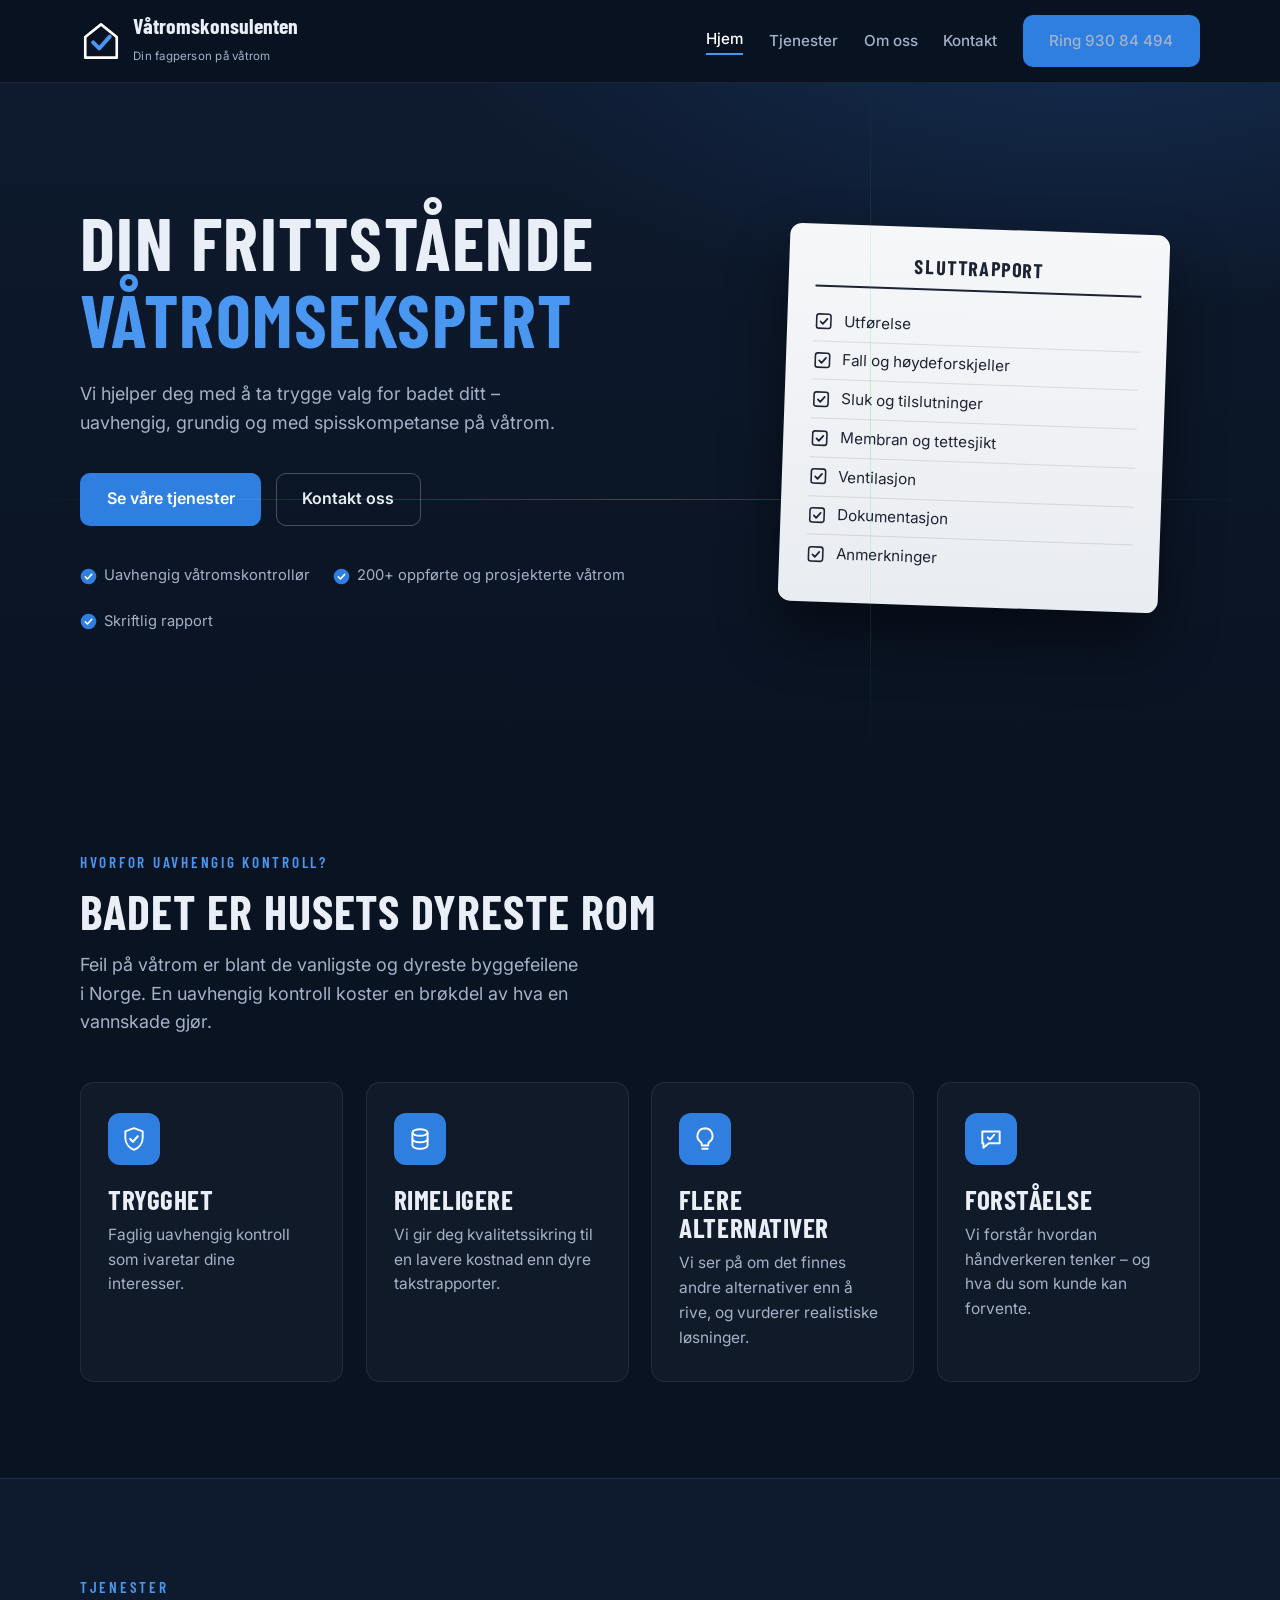
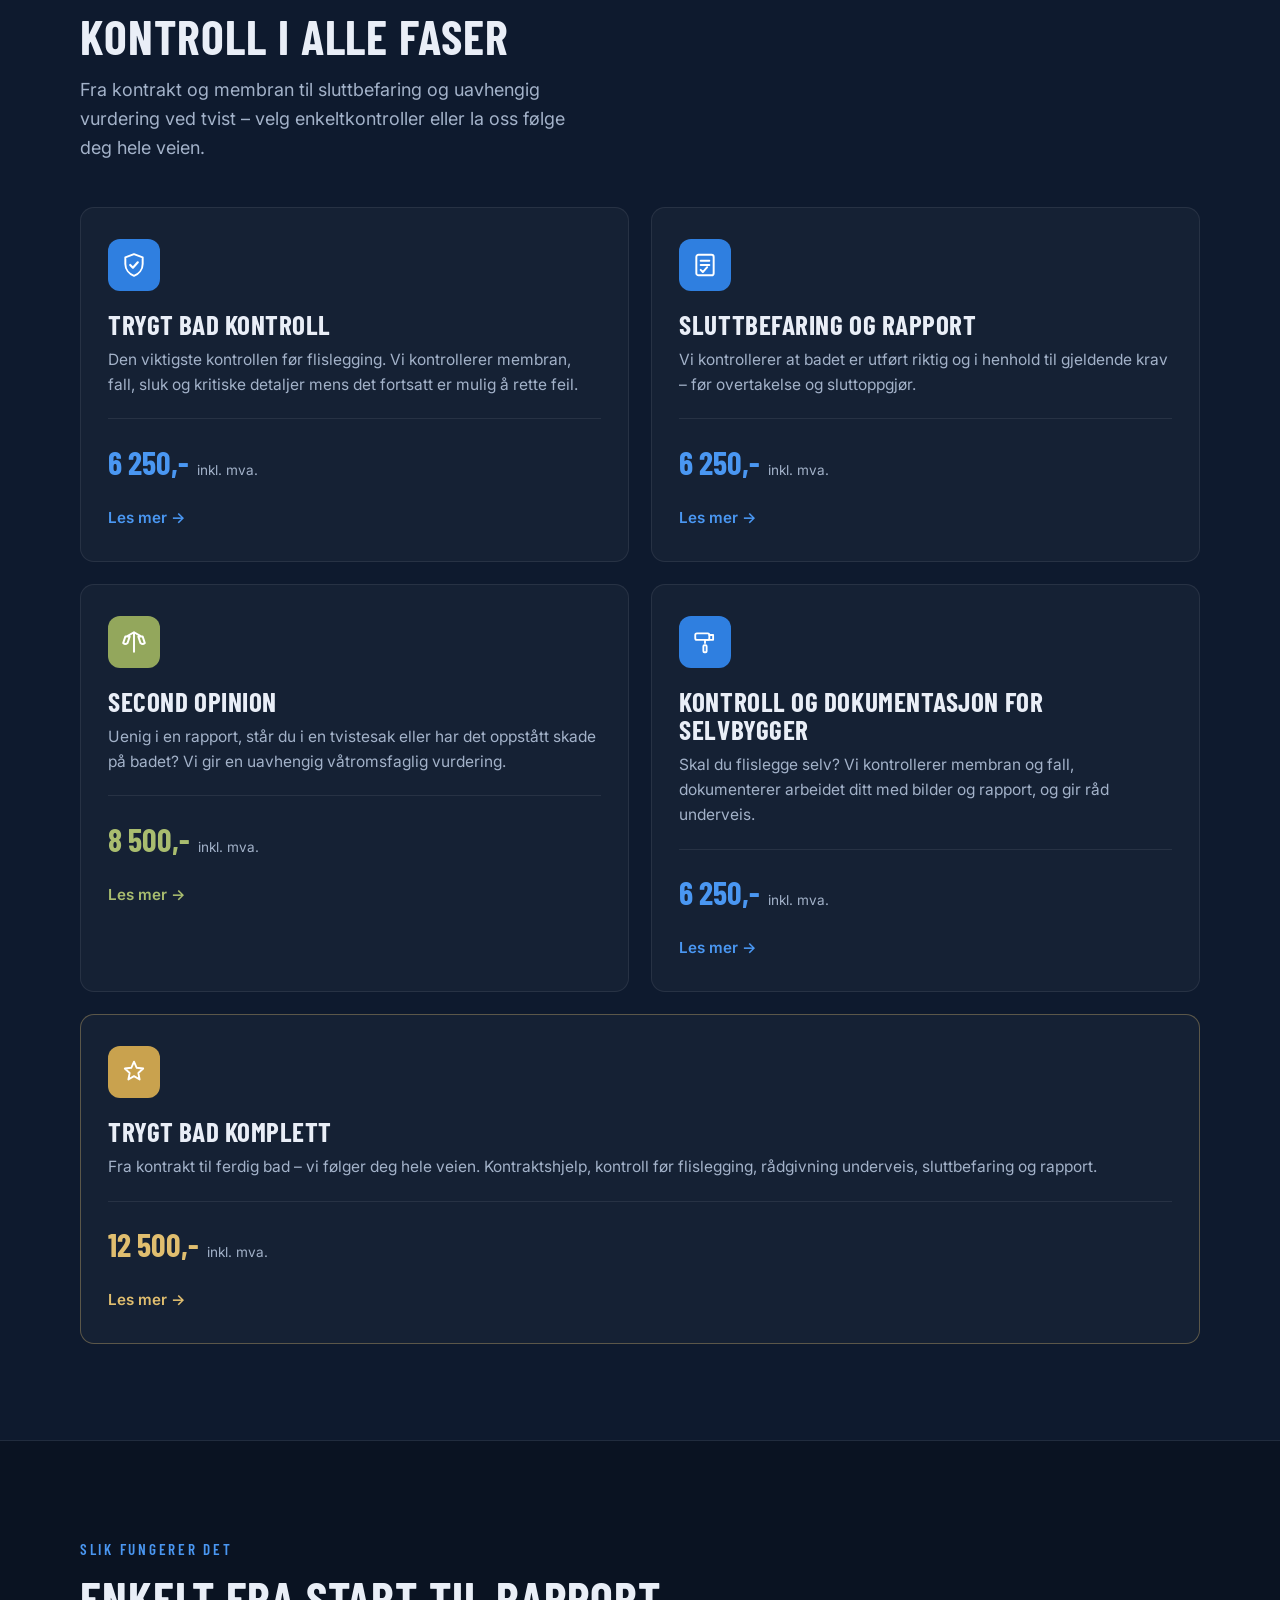
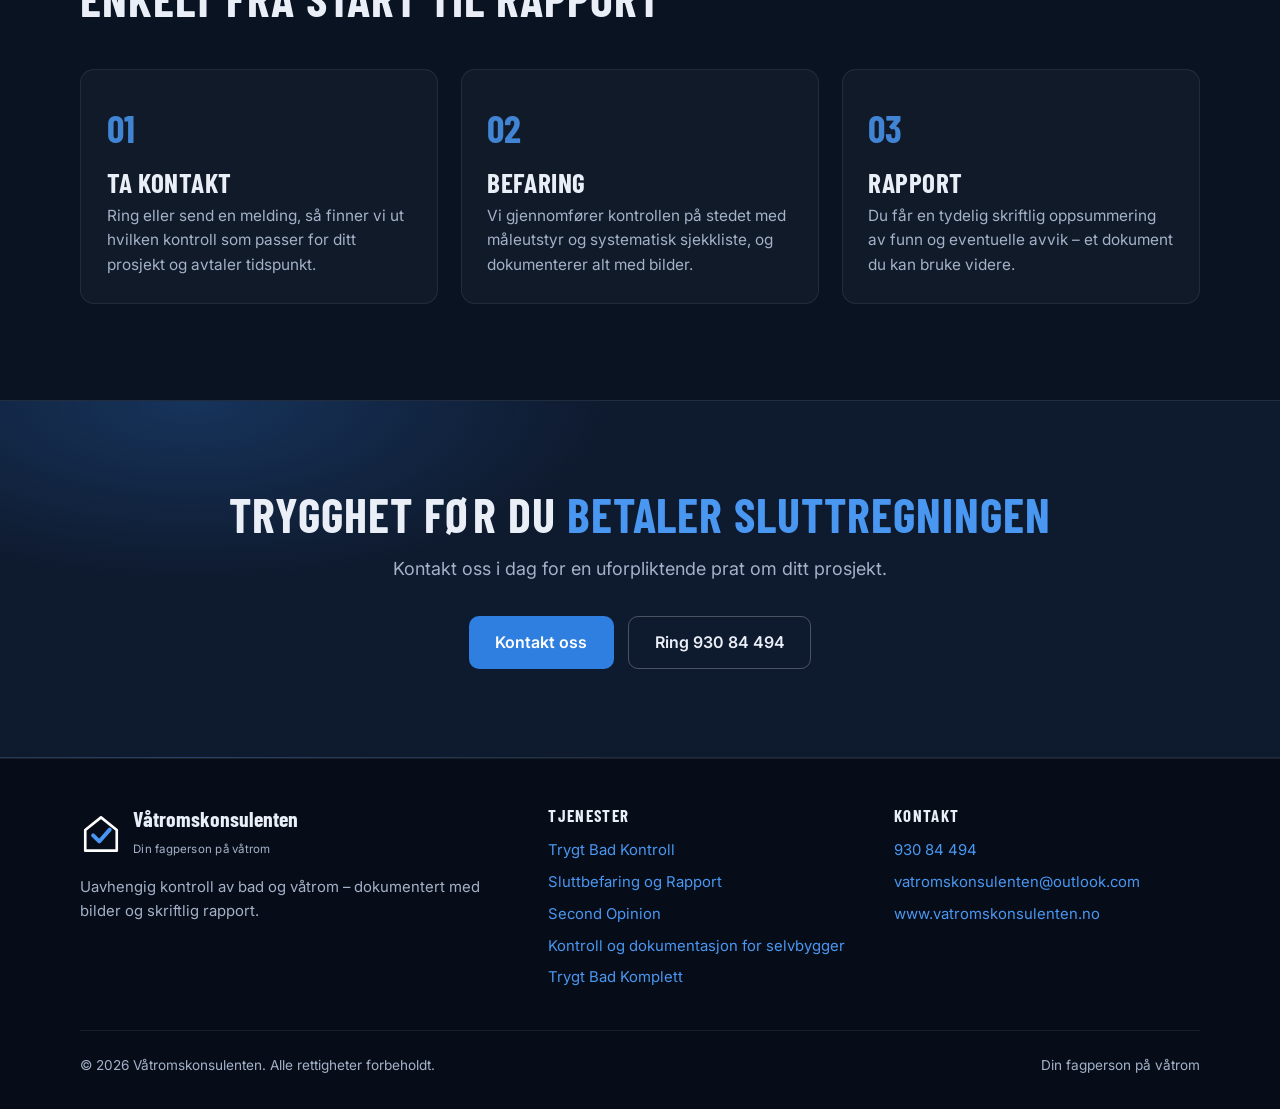
==== commit 28225f1d: "Legg til femte tjeneste: Kontroll og dokumentasjon for selvbygger Ny tjeneste (6 250,-) fra ny flyer" ====
--- a/index.html
+++ b/index.html
@@ -157,7 +157,16 @@
           <div class="price-row"><span class="price green">8 500,-</span><span class="price-note">inkl. mva.</span></div>
           <a href="tjenester.html#second-opinion" class="card-link accent-green">Les mer →</a>
         </div>
-        <div class="card gold-hover gold-border">
+        <div class="card">
+          <div class="icon-badge">
+            <svg viewBox="0 0 24 24" fill="none" aria-hidden="true"><rect x="3" y="4" width="13" height="6" rx="1.5" stroke="#fff" stroke-width="1.7"/><path d="M16 5.5h3.5v4.5H12v3" stroke="#fff" stroke-width="1.7" stroke-linecap="round" stroke-linejoin="round"/><rect x="10.5" y="15" width="3" height="6.5" rx="1" stroke="#fff" stroke-width="1.7"/></svg>
+          </div>
+          <h3>Kontroll og dokumentasjon for selvbygger</h3>
+          <p>Skal du flislegge selv? Vi kontrollerer membran og fall, dokumenterer arbeidet ditt med bilder og rapport, og gir råd underveis.</p>
+          <div class="price-row"><span class="price">6 250,-</span><span class="price-note">inkl. mva.</span></div>
+          <a href="tjenester.html#selvbygger" class="card-link">Les mer →</a>
+        </div>
+        <div class="card gold-hover gold-border" style="grid-column: 1 / -1;">
           <div class="icon-badge gold">
             <svg viewBox="0 0 24 24" fill="none" aria-hidden="true"><path d="M12 2.5l2.5 5.6 6 .7-4.5 4.1 1.2 6-5.2-3.1-5.2 3.1 1.2-6L3.5 8.8l6-.7L12 2.5z" stroke="#fff" stroke-width="1.7" stroke-linejoin="round"/></svg>
           </div>
@@ -230,6 +239,7 @@
           <li><a href="tjenester.html#trygt-bad">Trygt Bad Kontroll</a></li>
           <li><a href="tjenester.html#sluttbefaring">Sluttbefaring og Rapport</a></li>
           <li><a href="tjenester.html#second-opinion">Second Opinion</a></li>
+          <li><a href="tjenester.html#selvbygger">Kontroll og dokumentasjon for selvbygger</a></li>
           <li><a href="tjenester.html#komplett">Trygt Bad Komplett</a></li>
         </ul>
       </div>
--- a/css/style.css
+++ b/css/style.css
@@ -264,6 +264,10 @@
   align-items: center;
 }
 
+/* Uten dette vokser kolonnen forbi skjermkanten på smale mobiler
+   (f.eks. iPhone mini) i stedet for at lange ord i tittelen brytes */
+.hero-grid > * { min-width: 0; }
+
 @media (max-width: 860px) {
   .hero-grid { grid-template-columns: 1fr; }
 
